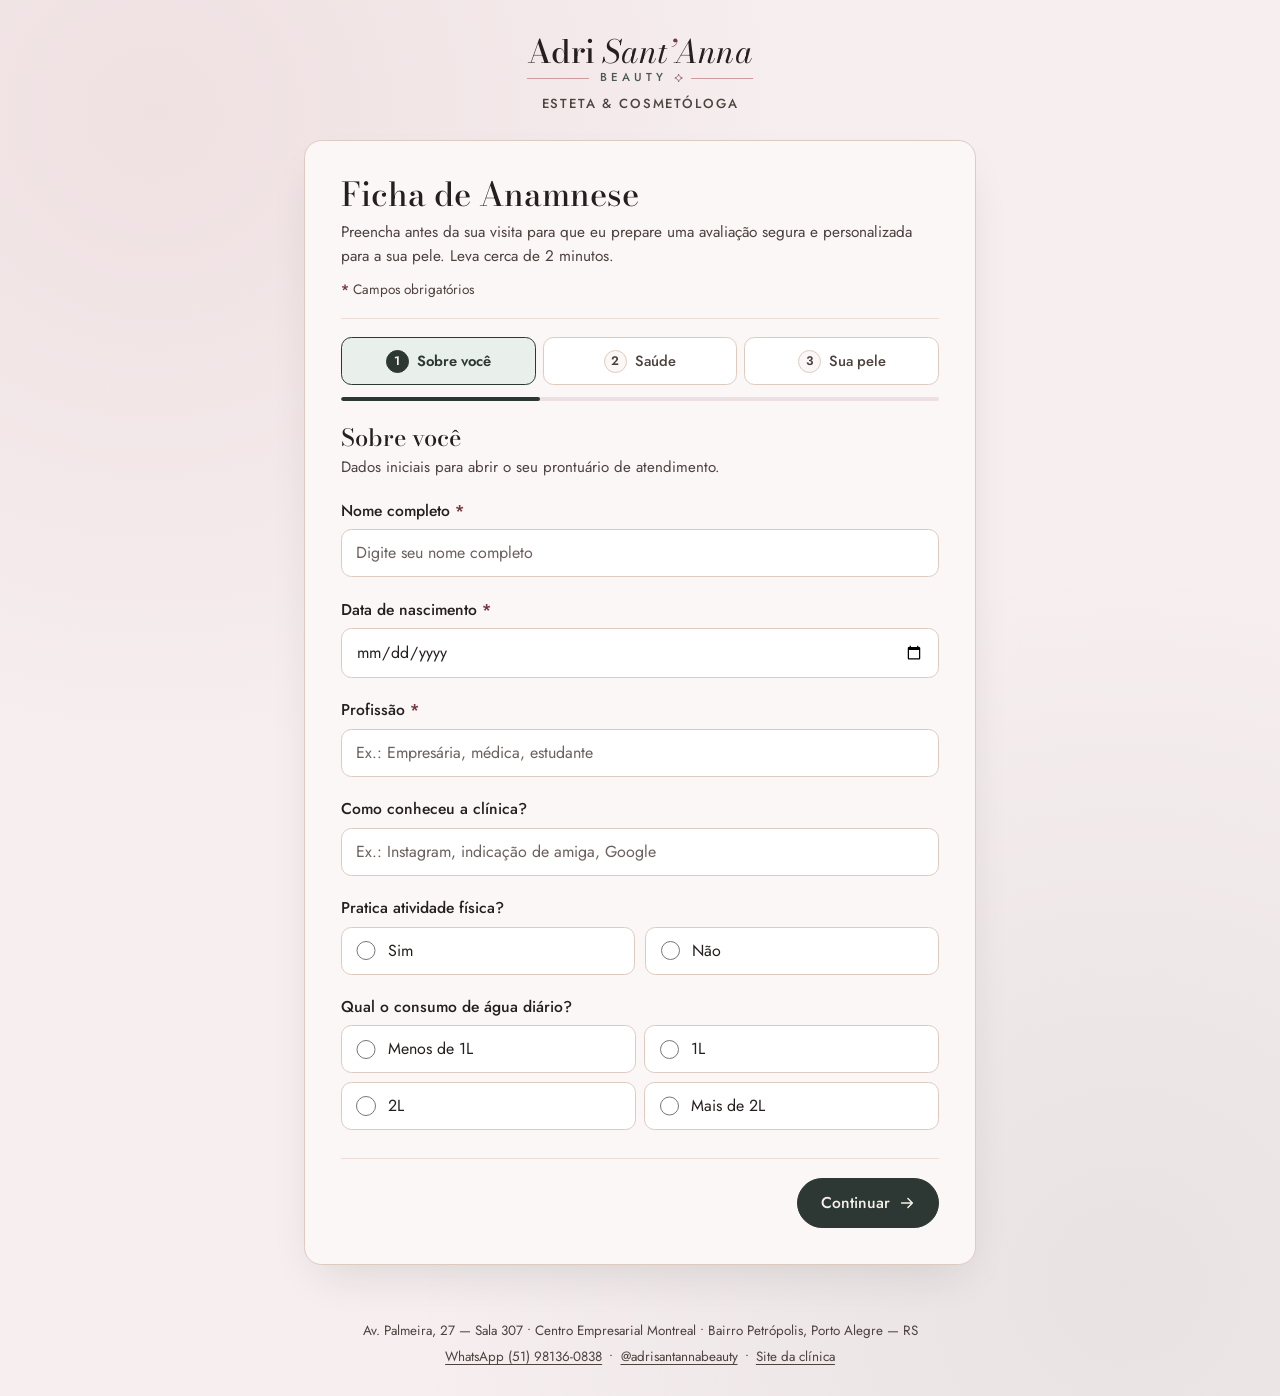
==== anamnese.html @ fdda7b29 "feat: cria ficha de anamnese personalizada em /anamnese e atalho no /materiais" ====
<!DOCTYPE html>
<html lang="pt-BR">
<head>
  <meta charset="UTF-8">
  <meta name="viewport" content="width=device-width, initial-scale=1.0">
  <title>Ficha de Anamnese — Adri Sant’Anna Beauty</title>
  <meta name="description" content="Preencha sua ficha de anamnese pré-atendimento antes da sua visita à clínica Adri Sant’Anna Beauty.">
  <meta name="robots" content="noindex, nofollow, noarchive">
  <meta name="theme-color" content="#F6EEEF">
  <link rel="icon" type="image/svg+xml" href="assets/favicon.svg">
  <link rel="preconnect" href="https://fonts.googleapis.com">
  <link rel="preconnect" href="https://fonts.gstatic.com" crossorigin>
  <link href="https://fonts.googleapis.com/css2?family=Bodoni+Moda:ital,opsz,wght@0,14,400;0,14,500;0,14,600;1,14,400;1,14,500&amp;family=Jost:wght@400;500;600&amp;display=swap" rel="stylesheet">
  <link rel="stylesheet" href="anamnese.css">
</head>
<body>
  <a class="skip-link" href="#mainContent">Ir para o formulário</a>

  <header class="anamnese-header">
    <div class="anamnese-header-inner">
      <a href="index.html" class="brand-wordmark" aria-label="Adri Sant'Anna Beauty — Ir para o site da clínica">
        <span class="wordmark-main">
          <span class="wordmark-first">Adri</span>
          <span class="wordmark-last">Sant<span class="wordmark-apostrophe" aria-hidden="true">’</span>Anna</span>
        </span>
        <span class="wordmark-sub">
          <span class="wordmark-rule" aria-hidden="true"></span>
          <span class="wordmark-beauty">Beauty</span>
          <span class="wordmark-ornament" aria-hidden="true">
            <svg viewBox="0 0 16 16" width="12" height="12" fill="none" stroke="currentColor" stroke-width="1.2">
              <path d="M8 1.5C9.2 5.2 10.8 6.8 14.5 8C10.8 9.2 9.2 10.8 8 14.5C6.8 10.8 5.2 9.2 1.5 8C5.2 6.8 6.8 5.2 8 1.5Z"/>
            </svg>
          </span>
          <span class="wordmark-rule" aria-hidden="true"></span>
        </span>
      </a>
      <p class="header-role">Esteta &amp; Cosmetóloga</p>
    </div>
  </header>

  <main id="mainContent" class="anamnese-main">
    <article class="anamnese-card" id="anamneseCard">
      <div class="anamnese-intro" id="anamneseIntro">
        <h1 class="anamnese-title">Ficha de Anamnese</h1>
        <p class="anamnese-lead">Preencha antes da sua visita para que eu prepare uma avaliação segura e personalizada para a sua pele. Leva cerca de 2 minutos.</p>
        <p class="required-legend"><span class="required-mark" aria-hidden="true">*</span> Campos obrigatórios</p>
      </div>

      <nav class="step-nav" id="stepNav" aria-label="Etapas da ficha">
        <ol class="step-list">
          <li class="step-item" data-step-indicator="1">
            <button type="button" class="step-trigger" data-go-step="1" aria-current="step">
              <span class="step-marker" aria-hidden="true">
                <span class="step-num">1</span>
                <svg class="step-check" viewBox="0 0 16 16" width="14" height="14" fill="none" stroke="currentColor" stroke-width="2">
                  <path d="M3.5 8.5L6.5 11.5L12.5 4.5" stroke-linecap="round" stroke-linejoin="round"/>
                </svg>
              </span>
              <span class="step-label">Sobre você</span>
            </button>
          </li>
          <li class="step-item" data-step-indicator="2">
            <button type="button" class="step-trigger" data-go-step="2">
              <span class="step-marker" aria-hidden="true">
                <span class="step-num">2</span>
                <svg class="step-check" viewBox="0 0 16 16" width="14" height="14" fill="none" stroke="currentColor" stroke-width="2">
                  <path d="M3.5 8.5L6.5 11.5L12.5 4.5" stroke-linecap="round" stroke-linejoin="round"/>
                </svg>
              </span>
              <span class="step-label">Saúde</span>
            </button>
          </li>
          <li class="step-item" data-step-indicator="3">
            <button type="button" class="step-trigger" data-go-step="3">
              <span class="step-marker" aria-hidden="true">
                <span class="step-num">3</span>
                <svg class="step-check" viewBox="0 0 16 16" width="14" height="14" fill="none" stroke="currentColor" stroke-width="2">
                  <path d="M3.5 8.5L6.5 11.5L12.5 4.5" stroke-linecap="round" stroke-linejoin="round"/>
                </svg>
              </span>
              <span class="step-label">Sua pele</span>
            </button>
          </li>
        </ol>
        <div class="step-progress-bar" aria-hidden="true">
          <div class="step-progress-fill" id="stepProgressFill"></div>
        </div>
      </nav>

      <div id="stepErrorBanner" class="form-banner form-banner--error" role="alert" hidden>
        <svg viewBox="0 0 20 20" width="18" height="18" fill="none" stroke="currentColor" stroke-width="1.7" role="img" aria-label="Erro">
          <circle cx="10" cy="10" r="8"/>
          <path d="M10 6.5V10.5" stroke-linecap="round"/>
          <circle cx="10" cy="13.5" r="0.8" fill="currentColor" stroke="none"/>
        </svg>
        <span id="stepErrorBannerText">Confira os campos destacados antes de continuar.</span>
      </div>

      <form id="anamneseForm" class="anamnese-form" novalidate>
        <!-- Proteção anti-spam silenciosa -->
        <div class="visually-hidden" aria-hidden="true">
          <label for="clinicTrap">Deixe este campo vazio</label>
          <input type="text" id="clinicTrap" name="_honeypot" tabindex="-1" autocomplete="off">
        </div>

        <!-- ETAPA 1: SOBRE VOCÊ (6 campos) -->
        <section class="form-step" id="stepPanel1" data-step="1" aria-labelledby="stepTitle1">
          <div class="step-header">
            <h2 class="step-heading" id="stepTitle1" tabindex="-1">Sobre você</h2>
            <p class="step-subtitle">Dados iniciais para abrir o seu prontuário de atendimento.</p>
          </div>

          <div class="fields-stack">
            <div class="field-group">
              <label class="field-label" for="fieldNome">
                Nome completo <span class="required-mark" aria-hidden="true">*</span>
              </label>
              <input
                type="text"
                id="fieldNome"
                name="entry.1138892080"
                autocomplete="name"
                enterkeyhint="next"
                required
                placeholder="Digite seu nome completo"
                aria-invalid="false"
                aria-describedby="errorNome"
                data-error="errorNome"
              >
              <div id="errorNome" class="field-error" hidden>
                <svg viewBox="0 0 20 20" width="16" height="16" fill="none" stroke="currentColor" stroke-width="1.7" role="img" aria-label="Erro">
                  <circle cx="10" cy="10" r="8"/>
                  <path d="M10 6.5V10.5" stroke-linecap="round"/>
                  <circle cx="10" cy="13.5" r="0.8" fill="currentColor" stroke="none"/>
                </svg>
                <span>Informe seu nome completo.</span>
              </div>
            </div>

            <div class="field-group">
              <label class="field-label" for="fieldNascimento">
                Data de nascimento <span class="required-mark" aria-hidden="true">*</span>
              </label>
              <input
                type="date"
                id="fieldNascimento"
                name="entry.496325146"
                autocomplete="bday"
                min="1910-01-01"
                required
                aria-invalid="false"
                aria-describedby="errorNascimento"
                data-error="errorNascimento"
              >
              <div id="errorNascimento" class="field-error" hidden>
                <svg viewBox="0 0 20 20" width="16" height="16" fill="none" stroke="currentColor" stroke-width="1.7" role="img" aria-label="Erro">
                  <circle cx="10" cy="10" r="8"/>
                  <path d="M10 6.5V10.5" stroke-linecap="round"/>
                  <circle cx="10" cy="13.5" r="0.8" fill="currentColor" stroke="none"/>
                </svg>
                <span>Informe uma data de nascimento válida.</span>
              </div>
            </div>

            <div class="field-group">
              <label class="field-label" for="fieldProfissao">
                Profissão <span class="required-mark" aria-hidden="true">*</span>
              </label>
              <input
                type="text"
                id="fieldProfissao"
                name="entry.41963559"
                autocomplete="organization-title"
                enterkeyhint="next"
                required
                placeholder="Ex.: Empresária, médica, estudante"
                aria-invalid="false"
                aria-describedby="errorProfissao"
                data-error="errorProfissao"
              >
              <div id="errorProfissao" class="field-error" hidden>
                <svg viewBox="0 0 20 20" width="16" height="16" fill="none" stroke="currentColor" stroke-width="1.7" role="img" aria-label="Erro">
                  <circle cx="10" cy="10" r="8"/>
                  <path d="M10 6.5V10.5" stroke-linecap="round"/>
                  <circle cx="10" cy="13.5" r="0.8" fill="currentColor" stroke="none"/>
                </svg>
                <span>Informe sua profissão.</span>
              </div>
            </div>

            <div class="field-group">
              <label class="field-label" for="fieldOrigem">Como conheceu a clínica?</label>
              <input
                type="text"
                id="fieldOrigem"
                name="entry.1013710270"
                enterkeyhint="next"
                placeholder="Ex.: Instagram, indicação de amiga, Google"
              >
            </div>

            <fieldset class="radio-fieldset" id="fieldsetAtividade">
              <legend class="field-legend">Pratica atividade física?</legend>
              <div class="radio-list radio-list--inline">
                <label class="radio-option">
                  <input type="radio" name="entry.1758095674" value="Sim">
                  <span>Sim</span>
                </label>
                <label class="radio-option">
                  <input type="radio" name="entry.1758095674" value="Não">
                  <span>Não</span>
                </label>
              </div>
            </fieldset>

            <fieldset class="radio-fieldset" id="fieldsetAgua">
              <legend class="field-legend">Qual o consumo de água diário?</legend>
              <div class="radio-list radio-list--grid-2">
                <label class="radio-option">
                  <input type="radio" name="entry.796711182" value="menos de 1L">
                  <span>Menos de 1L</span>
                </label>
                <label class="radio-option">
                  <input type="radio" name="entry.796711182" value="1L">
                  <span>1L</span>
                </label>
                <label class="radio-option">
                  <input type="radio" name="entry.796711182" value="2L">
                  <span>2L</span>
                </label>
                <label class="radio-option">
                  <input type="radio" name="entry.796711182" value="mais de 2L">
                  <span>Mais de 2L</span>
                </label>
              </div>
            </fieldset>
          </div>

          <div class="step-actions step-actions--end">
            <button type="button" class="btn btn-primary btn-step-next" data-next-step="2">
              <span>Continuar</span>
              <svg viewBox="0 0 20 20" width="18" height="18" fill="none" stroke="currentColor" stroke-width="1.6" aria-hidden="true">
                <path d="M4 10H16M16 10L11 5M16 10L11 15" stroke-linecap="round" stroke-linejoin="round"/>
              </svg>
            </button>
          </div>
        </section>

        <!-- ETAPA 2: SAÚDE (4 campos) -->
        <section class="form-step" id="stepPanel2" data-step="2" aria-labelledby="stepTitle2" hidden>
          <div class="step-header">
            <h2 class="step-heading" id="stepTitle2" tabindex="-1">Saúde</h2>
            <p class="step-subtitle">Informações clínicas importantes para escolhermos ativos e procedimentos com segurança.</p>
          </div>

          <div class="fields-stack">
            <div class="field-group">
              <label class="field-label" for="fieldVitaminas">
                Você realizou uso de vitaminas nos últimos 6 meses? Qual? <span class="required-mark" aria-hidden="true">*</span>
              </label>
              <textarea
                id="fieldVitaminas"
                name="entry.576078053"
                rows="2"
                enterkeyhint="next"
                required
                placeholder="Ex.: Vitamina D e B12, ou 'Não fiz uso'"
                aria-invalid="false"
                aria-describedby="errorVitaminas"
                data-error="errorVitaminas"
              ></textarea>
              <div id="errorVitaminas" class="field-error" hidden>
                <svg viewBox="0 0 20 20" width="16" height="16" fill="none" stroke="currentColor" stroke-width="1.7" role="img" aria-label="Erro">
                  <circle cx="10" cy="10" r="8"/>
                  <path d="M10 6.5V10.5" stroke-linecap="round"/>
                  <circle cx="10" cy="13.5" r="0.8" fill="currentColor" stroke="none"/>
                </svg>
                <span>Informe se usou vitaminas nos últimos 6 meses (ou escreva “Não fiz uso”).</span>
              </div>
            </div>

            <div class="field-group">
              <label class="field-label" for="fieldCiclo">
                Quando foi a sua última menstruação? Usa algum método contraceptivo, qual? <span class="required-mark" aria-hidden="true">*</span>
              </label>
              <textarea
                id="fieldCiclo"
                name="entry.1259400949"
                rows="2"
                enterkeyhint="next"
                required
                placeholder="Ex.: Há 2 semanas, uso DIU (ou 'Não se aplica')"
                aria-invalid="false"
                aria-describedby="errorCiclo"
                data-error="errorCiclo"
              ></textarea>
              <div id="errorCiclo" class="field-error" hidden>
                <svg viewBox="0 0 20 20" width="16" height="16" fill="none" stroke="currentColor" stroke-width="1.7" role="img" aria-label="Erro">
                  <circle cx="10" cy="10" r="8"/>
                  <path d="M10 6.5V10.5" stroke-linecap="round"/>
                  <circle cx="10" cy="13.5" r="0.8" fill="currentColor" stroke="none"/>
                </svg>
                <span>Preencha esta informação (ou escreva “Não se aplica”).</span>
              </div>
            </div>

            <fieldset class="radio-fieldset" id="fieldsetSaude" data-required-radio="entry.337312505" data-error="errorSaude" aria-describedby="errorSaude">
              <legend class="field-legend">
                Possui algum problema de saúde ou cirurgia recente? <span class="required-mark" aria-hidden="true">*</span>
              </legend>
              <div class="radio-list radio-list--inline">
                <label class="radio-option">
                  <input type="radio" name="entry.337312505" value="Sim" required>
                  <span>Sim</span>
                </label>
                <label class="radio-option">
                  <input type="radio" name="entry.337312505" value="Não" required>
                  <span>Não</span>
                </label>
              </div>
              <div id="errorSaude" class="field-error" hidden>
                <svg viewBox="0 0 20 20" width="16" height="16" fill="none" stroke="currentColor" stroke-width="1.7" role="img" aria-label="Erro">
                  <circle cx="10" cy="10" r="8"/>
                  <path d="M10 6.5V10.5" stroke-linecap="round"/>
                  <circle cx="10" cy="13.5" r="0.8" fill="currentColor" stroke="none"/>
                </svg>
                <span>Selecione Sim ou Não.</span>
              </div>
            </fieldset>

            <div class="field-group">
              <label class="field-label" for="fieldMedicacao">Toma alguma medicação? Qual?</label>
              <textarea
                id="fieldMedicacao"
                name="entry.340399920"
                rows="2"
                enterkeyhint="done"
                placeholder="Informe o nome se fizer uso contínuo, ou deixe em branco"
              ></textarea>
            </div>
          </div>

          <div class="step-actions">
            <button type="button" class="btn btn-secondary" data-prev-step="1">
              <svg viewBox="0 0 20 20" width="18" height="18" fill="none" stroke="currentColor" stroke-width="1.6" aria-hidden="true">
                <path d="M16 10H4M4 10L9 5M4 10L9 15" stroke-linecap="round" stroke-linejoin="round"/>
              </svg>
              <span>Voltar</span>
            </button>
            <button type="button" class="btn btn-primary btn-step-next" data-next-step="3">
              <span>Continuar</span>
              <svg viewBox="0 0 20 20" width="18" height="18" fill="none" stroke="currentColor" stroke-width="1.6" aria-hidden="true">
                <path d="M4 10H16M16 10L11 5M16 10L11 15" stroke-linecap="round" stroke-linejoin="round"/>
              </svg>
            </button>
          </div>
        </section>

        <!-- ETAPA 3: SUA PELE (8 campos) -->
        <section class="form-step" id="stepPanel3" data-step="3" aria-labelledby="stepTitle3" hidden>
          <div class="step-header">
            <h2 class="step-heading" id="stepTitle3" tabindex="-1">Sua pele</h2>
            <p class="step-subtitle">Conte sobre a sua rotina atual e o que gostaria de cuidar na consulta.</p>
          </div>

          <div class="fields-stack">
            <div class="field-group">
              <label class="field-label" for="fieldQueixa">
                Qual a sua principal queixa em relação à sua pele hoje? <span class="required-mark" aria-hidden="true">*</span>
              </label>
              <textarea
                id="fieldQueixa"
                name="entry.1937562438"
                rows="3"
                enterkeyhint="next"
                required
                placeholder="Ex.: Manchas, oleosidade, poros dilatados, linhas de expressão..."
                aria-invalid="false"
                aria-describedby="errorQueixa"
                data-error="errorQueixa"
              ></textarea>
              <div id="errorQueixa" class="field-error" hidden>
                <svg viewBox="0 0 20 20" width="16" height="16" fill="none" stroke="currentColor" stroke-width="1.7" role="img" aria-label="Erro">
                  <circle cx="10" cy="10" r="8"/>
                  <path d="M10 6.5V10.5" stroke-linecap="round"/>
                  <circle cx="10" cy="13.5" r="0.8" fill="currentColor" stroke="none"/>
                </svg>
                <span>Descreva sua principal queixa ou objetivo com a pele.</span>
              </div>
            </div>

            <fieldset class="radio-fieldset" id="fieldsetTipoPele" data-required-radio="entry.1722743492" data-error="errorTipoPele" aria-describedby="errorTipoPele">
              <legend class="field-legend">
                Qual seu tipo de pele? <span class="required-mark" aria-hidden="true">*</span>
              </legend>
              <div class="radio-list">
                <label class="radio-option">
                  <input type="radio" name="entry.1722743492" value="Pele seca" required>
                  <span>Pele seca</span>
                </label>
                <label class="radio-option">
                  <input type="radio" name="entry.1722743492" value="Pele oleosa" required>
                  <span>Pele oleosa</span>
                </label>
                <label class="radio-option">
                  <input type="radio" name="entry.1722743492" value="Pele acneica" required>
                  <span>Pele acneica</span>
                </label>
                <label class="radio-option">
                  <input type="radio" name="entry.1722743492" value="Pele sensível" required>
                  <span>Pele sensível</span>
                </label>
                <label class="radio-option">
                  <input type="radio" name="entry.1722743492" value="Pele mista: regiões oleosas e outras secas" required>
                  <span>Pele mista: regiões oleosas e outras secas</span>
                </label>
              </div>
              <div id="errorTipoPele" class="field-error" hidden>
                <svg viewBox="0 0 20 20" width="16" height="16" fill="none" stroke="currentColor" stroke-width="1.7" role="img" aria-label="Erro">
                  <circle cx="10" cy="10" r="8"/>
                  <path d="M10 6.5V10.5" stroke-linecap="round"/>
                  <circle cx="10" cy="13.5" r="0.8" fill="currentColor" stroke="none"/>
                </svg>
                <span>Selecione o seu tipo de pele.</span>
              </div>
            </fieldset>

            <fieldset class="radio-fieldset" id="fieldsetCondicoes" data-required-radio="entry.689548746" data-error="errorCondicoes" aria-describedby="errorCondicoes">
              <legend class="field-legend">
                Possui alguma dessas condições de pele? <span class="required-mark" aria-hidden="true">*</span>
              </legend>
              <div class="radio-list radio-list--grid-2">
                <label class="radio-option">
                  <input type="radio" name="entry.689548746" value="Rosácea" required>
                  <span>Rosácea</span>
                </label>
                <label class="radio-option">
                  <input type="radio" name="entry.689548746" value="Acne" required>
                  <span>Acne</span>
                </label>
                <label class="radio-option">
                  <input type="radio" name="entry.689548746" value="Dermatite" required>
                  <span>Dermatite</span>
                </label>
                <label class="radio-option">
                  <input type="radio" name="entry.689548746" value="Psoríase" required>
                  <span>Psoríase</span>
                </label>
                <label class="radio-option">
                  <input type="radio" name="entry.689548746" value="__nenhum__" required>
                  <span>Nenhum desses</span>
                </label>
                <label class="radio-option">
                  <input type="radio" name="entry.689548746" value="__other_option__" required>
                  <span>Outro</span>
                </label>
              </div>

              <div class="other-field-box" id="condicoesOutroBox" hidden>
                <label class="field-label" for="fieldCondicoesOutro">
                  Qual outra condição? <span class="required-mark" aria-hidden="true">*</span>
                </label>
                <input
                  type="text"
                  id="fieldCondicoesOutro"
                  name="entry.689548746.other_option_response"
                  enterkeyhint="next"
                  placeholder="Especifique a condição de pele"
                  aria-invalid="false"
                  aria-describedby="errorCondicoesOutro"
                  data-error="errorCondicoesOutro"
                >
                <div id="errorCondicoesOutro" class="field-error" hidden>
                  <svg viewBox="0 0 20 20" width="16" height="16" fill="none" stroke="currentColor" stroke-width="1.7" role="img" aria-label="Erro">
                    <circle cx="10" cy="10" r="8"/>
                    <path d="M10 6.5V10.5" stroke-linecap="round"/>
                    <circle cx="10" cy="13.5" r="0.8" fill="currentColor" stroke="none"/>
                  </svg>
                  <span>Especifique a condição de pele ou selecione “Nenhum desses”.</span>
                </div>
              </div>

              <div id="errorCondicoes" class="field-error" hidden>
                <svg viewBox="0 0 20 20" width="16" height="16" fill="none" stroke="currentColor" stroke-width="1.7" role="img" aria-label="Erro">
                  <circle cx="10" cy="10" r="8"/>
                  <path d="M10 6.5V10.5" stroke-linecap="round"/>
                  <circle cx="10" cy="13.5" r="0.8" fill="currentColor" stroke="none"/>
                </svg>
                <span>Selecione uma das opções ou escolha “Nenhum desses”.</span>
              </div>
            </fieldset>

            <fieldset class="radio-fieldset" id="fieldsetProtetor">
              <legend class="field-legend">Você costuma usar protetor solar?</legend>
              <div class="radio-list">
                <label class="radio-option">
                  <input type="radio" name="entry.245329159" value="Sim, todos do dias">
                  <span>Sim, todos os dias</span>
                </label>
                <label class="radio-option">
                  <input type="radio" name="entry.245329159" value="Sim, mas as vezes esqueco">
                  <span>Sim, mas às vezes esqueço</span>
                </label>
                <label class="radio-option">
                  <input type="radio" name="entry.245329159" value="Raramente uso">
                  <span>Raramente uso</span>
                </label>
                <label class="radio-option">
                  <input type="radio" name="entry.245329159" value="Uso somente quando vou à praia ou piscina">
                  <span>Uso somente quando vou à praia ou piscina</span>
                </label>
              </div>
            </fieldset>

            <div class="field-group">
              <label class="field-label" for="fieldAcidos">
                Usa algum ácido atualmente? Quais? <span class="required-mark" aria-hidden="true">*</span>
              </label>
              <textarea
                id="fieldAcidos"
                name="entry.1018512506"
                rows="2"
                enterkeyhint="next"
                required
                placeholder="Ex.: Ácido retinóico, glicólico, ou 'Não utilizo ácidos'"
                aria-invalid="false"
                aria-describedby="errorAcidos"
                data-error="errorAcidos"
              ></textarea>
              <div id="errorAcidos" class="field-error" hidden>
                <svg viewBox="0 0 20 20" width="16" height="16" fill="none" stroke="currentColor" stroke-width="1.7" role="img" aria-label="Erro">
                  <circle cx="10" cy="10" r="8"/>
                  <path d="M10 6.5V10.5" stroke-linecap="round"/>
                  <circle cx="10" cy="13.5" r="0.8" fill="currentColor" stroke="none"/>
                </svg>
                <span>Informe se utiliza algum ácido (ou escreva “Não utilizo”).</span>
              </div>
            </div>

            <fieldset class="radio-fieldset" id="fieldsetLimpezaDiaria" data-required-radio="entry.670621807" data-error="errorLimpezaDiaria" aria-describedby="errorLimpezaDiaria">
              <legend class="field-legend">
                Faz limpeza de pele todos os dias antes de dormir? <span class="required-mark" aria-hidden="true">*</span>
              </legend>
              <div class="radio-list">
                <label class="radio-option">
                  <input type="radio" name="entry.670621807" value="Sim, todos os dias" required>
                  <span>Sim, todos os dias</span>
                </label>
                <label class="radio-option">
                  <input type="radio" name="entry.670621807" value="Sim, mas as vezes esqueco" required>
                  <span>Sim, mas às vezes esqueço</span>
                </label>
                <label class="radio-option">
                  <input type="radio" name="entry.670621807" value="Nunca faço" required>
                  <span>Nunca faço</span>
                </label>
              </div>
              <div id="errorLimpezaDiaria" class="field-error" hidden>
                <svg viewBox="0 0 20 20" width="16" height="16" fill="none" stroke="currentColor" stroke-width="1.7" role="img" aria-label="Erro">
                  <circle cx="10" cy="10" r="8"/>
                  <path d="M10 6.5V10.5" stroke-linecap="round"/>
                  <circle cx="10" cy="13.5" r="0.8" fill="currentColor" stroke="none"/>
                </svg>
                <span>Selecione uma das opções de rotina noturna.</span>
              </div>
            </fieldset>

            <div class="field-group">
              <label class="field-label" for="fieldProdutos">Quais produtos está usando atualmente?</label>
              <textarea
                id="fieldProdutos"
                name="entry.1585407007"
                rows="3"
                enterkeyhint="done"
                placeholder="Sabonete facial, hidratante, sérum, protetor solar..."
              ></textarea>
            </div>

            <fieldset class="radio-fieldset" id="fieldsetLimpezaPro">
              <legend class="field-legend">Você realiza limpeza de pele profissional com esteticista? Quando foi a última vez?</legend>
              <div class="radio-list">
                <label class="radio-option">
                  <input type="radio" name="entry.152580699" value="Faço todos os meses">
                  <span>Faço todos os meses</span>
                </label>
                <label class="radio-option">
                  <input type="radio" name="entry.152580699" value="Fiz há 3 meses">
                  <span>Fiz há 3 meses</span>
                </label>
                <label class="radio-option">
                  <input type="radio" name="entry.152580699" value="Fiz há 6 meses">
                  <span>Fiz há 6 meses</span>
                </label>
                <label class="radio-option">
                  <input type="radio" name="entry.152580699" value="Fiz há 01 ano">
                  <span>Fiz há 1 ano</span>
                </label>
                <label class="radio-option">
                  <input type="radio" name="entry.152580699" value="Nunca fiz">
                  <span>Nunca fiz</span>
                </label>
                <label class="radio-option">
                  <input type="radio" name="entry.152580699" value="__other_option__">
                  <span>Outro</span>
                </label>
              </div>

              <div class="other-field-box" id="limpezaOutroBox" hidden>
                <label class="field-label" for="fieldLimpezaOutro">Qual frequência ou quando foi?</label>
                <input
                  type="text"
                  id="fieldLimpezaOutro"
                  name="entry.152580699.other_option_response"
                  enterkeyhint="done"
                  placeholder="Ex.: Há 2 anos ou apenas em ocasiões específicas"
                >
              </div>
            </fieldset>
          </div>

          <div id="submitErrorBanner" class="form-banner form-banner--error" role="alert" hidden>
            <svg viewBox="0 0 20 20" width="18" height="18" fill="none" stroke="currentColor" stroke-width="1.7" role="img" aria-label="Erro">
              <circle cx="10" cy="10" r="8"/>
              <path d="M10 6.5V10.5" stroke-linecap="round"/>
              <circle cx="10" cy="13.5" r="0.8" fill="currentColor" stroke="none"/>
            </svg>
            <div>
              <p>Não foi possível enviar sua ficha agora. Verifique sua conexão e tente novamente — seus dados continuam salvos nesta tela.</p>
              <p class="banner-fallback-link">Se preferir, avise a clínica pelo <a href="https://wa.me/5551981360838" target="_blank" rel="noopener noreferrer">WhatsApp (51) 98136-0838</a>.</p>
            </div>
          </div>

          <div class="step-actions">
            <button type="button" class="btn btn-secondary" data-prev-step="2">
              <svg viewBox="0 0 20 20" width="18" height="18" fill="none" stroke="currentColor" stroke-width="1.6" aria-hidden="true">
                <path d="M16 10H4M4 10L9 5M4 10L9 15" stroke-linecap="round" stroke-linejoin="round"/>
              </svg>
              <span>Voltar</span>
            </button>
            <button type="submit" class="btn btn-primary" id="submitAnamneseBtn">
              <span id="submitBtnLabel">Enviar Ficha</span>
              <svg viewBox="0 0 20 20" width="18" height="18" fill="none" stroke="currentColor" stroke-width="1.6" aria-hidden="true">
                <path d="M3.5 10.5L7.8 14.5L16.5 5.5" stroke-linecap="round" stroke-linejoin="round"/>
              </svg>
            </button>
          </div>
        </section>
      </form>

      <!-- CONFIRMAÇÃO DE ENVIO -->
      <section class="anamnese-success" id="anamneseSuccess" aria-labelledby="successTitle" hidden>
        <div class="success-emblem" aria-hidden="true">
          <svg viewBox="0 0 40 40" width="38" height="38" fill="none" stroke="currentColor" stroke-width="1.8">
            <circle cx="20" cy="20" r="18"/>
            <path d="M12.5 20.5L17.5 25.5L28 14.5" stroke-linecap="round" stroke-linejoin="round"/>
          </svg>
        </div>
        <h2 class="success-title" id="successTitle" tabindex="-1">Ficha recebida com sucesso</h2>
        <p class="success-message" id="successMessage">Obrigada por compartilhar esses cuidados antes do nosso encontro. Já recebi suas respostas para preparar o seu atendimento na Adri Sant’Anna Beauty.</p>
        <div class="success-details">
          <p><strong>Adri Sant’Anna Beauty</strong> • Centro Empresarial Montreal</p>
          <p>Av. Palmeira, 27 — Sala 307 • Bairro Petrópolis, Porto Alegre — RS</p>
        </div>
        <div class="success-actions">
          <a class="btn btn-primary" href="https://wa.me/5551981360838?text=Ol%C3%A1%2C%20Adri!%20Acabei%20de%20preencher%20a%20minha%20Ficha%20de%20Anamnese." target="_blank" rel="noopener noreferrer">
            <span>Avisar no WhatsApp</span>
          </a>
          <a class="btn btn-secondary" href="index.html">
            <span>Conhecer a clínica</span>
          </a>
        </div>
      </section>
    </article>
  </main>

  <footer class="anamnese-footer">
    <div class="footer-inner">
      <p class="footer-address">Av. Palmeira, 27 — Sala 307 • Centro Empresarial Montreal • Bairro Petrópolis, Porto Alegre — RS</p>
      <div class="footer-links">
        <a href="https://wa.me/5551981360838" target="_blank" rel="noopener noreferrer">WhatsApp (51) 98136-0838</a>
        <span aria-hidden="true">•</span>
        <a href="https://instagram.com/adrisantannabeauty" target="_blank" rel="noopener noreferrer">@adrisantannabeauty</a>
        <span aria-hidden="true">•</span>
        <a href="index.html">Site da clínica</a>
      </div>
    </div>
  </footer>

  <div id="anamneseStatus" class="visually-hidden" role="status" aria-live="polite" aria-atomic="true"></div>

  <script src="anamnese.js"></script>
</body>
</html>
---- anamnese.css ----
/* ==========================================================================
   Adri Sant'Anna Beauty — Ficha de Anamnese (/anamnese)
   Identidade editorial da clínica + Boas práticas de formulários
   ========================================================================== */

:root {
  --bg-almond: #F6EEEF;
  --bg-blush-mist: #ECE0E2;
  --bg-card-warm: #FBF7F7;
  --bg-surface: #FFFFFF;

  --clinic-green: #4A5853;
  --clinic-green-deep: #2D3834;
  --clinic-green-soft: #E9EFEA;

  --antique-rose: #C88D90;
  --antique-rose-soft: rgba(200, 141, 144, 0.2);
  --antique-rose-text: #73393E;

  --champagne-line: #DECBC0;
  --champagne-soft: rgba(222, 203, 192, 0.55);

  --ink-primary: #25201E;
  --ink-secondary: #4D423E;
  --ink-placeholder: #5C504C;
  --ink-on-green: #F7F1EC;

  --error-ink: #8E242C;
  --error-bg: #FCEEEF;
  --error-border: #B53B46;

  --font-display: 'Bodoni Moda', Georgia, 'Times New Roman', serif;
  --font-body: 'Jost', -apple-system, BlinkMacSystemFont, 'Segoe UI', sans-serif;

  --radius-sm: 0.65rem;
  --radius-md: 1.1rem;
  --radius-pill: 999rem;
  --shadow-editorial: 0 1.25rem 3rem -1rem rgba(37, 32, 30, 0.14);
}

*,
*::before,
*::after {
  box-sizing: border-box;
}

html {
  scrollbar-color: var(--antique-rose) var(--bg-almond);
  scrollbar-width: thin;
}

body {
  margin: 0;
  min-height: 100dvh;
  display: flex;
  flex-direction: column;
  font-family: var(--font-body);
  font-size: 1rem;
  font-weight: 400;
  line-height: 1.55;
  color: var(--ink-primary);
  background-color: var(--bg-almond);
  background-image:
    radial-gradient(circle at 12% 8%, rgba(200, 141, 144, 0.14), transparent 38%),
    radial-gradient(circle at 88% 92%, rgba(74, 88, 83, 0.08), transparent 42%);
  caret-color: var(--clinic-green-deep);
  -webkit-font-smoothing: antialiased;
  overflow-x: clip;
}

::selection {
  background-color: var(--antique-rose-soft);
  color: var(--ink-primary);
}

:focus-visible {
  outline: 2px solid var(--clinic-green-deep);
  outline-offset: 3px;
}

[hidden] {
  display: none !important;
}

.visually-hidden {
  position: absolute !important;
  clip-path: inset(50%) !important;
  overflow: hidden !important;
  width: 1px !important;
  height: 1px !important;
  margin: -1px !important;
  padding: 0 !important;
  border: 0 !important;
  white-space: nowrap !important;
}

.skip-link {
  position: fixed;
  top: -10rem;
  left: 1rem;
  z-index: 300;
  padding: 0.75rem 1.25rem;
  background-color: var(--clinic-green-deep);
  color: var(--ink-on-green);
  border-radius: var(--radius-pill);
  font-size: 0.92rem;
  text-decoration: none;
}

.skip-link:focus {
  top: 1rem;
}

h1,
h2,
h3 {
  margin-block: 0;
  color: var(--ink-primary);
  text-wrap: balance;
}

p {
  margin-block: 0;
  text-wrap: pretty;
}

a {
  color: inherit;
  text-underline-offset: 0.24em;
  text-decoration-thickness: 1px;
}

button,
input,
textarea {
  font-family: var(--font-body);
}

/* ==========================================================================
   Cabeçalho Editorial (Wordmark travado em opsz 14)
   ========================================================================== */

.anamnese-header {
  padding: 1.5rem 1rem 0.9rem;
  text-align: center;
}

.anamnese-header-inner {
  display: inline-flex;
  flex-direction: column;
  align-items: center;
  gap: 0.4rem;
}

.brand-wordmark {
  display: inline-flex;
  flex-direction: column;
  align-items: center;
  justify-content: center;
  text-decoration: none;
  color: var(--ink-primary);
  line-height: 1;
  gap: 0.28rem;
  padding: 0.25rem 0.4rem;
}

.wordmark-main {
  display: inline-flex;
  align-items: baseline;
  gap: 0.24em;
  font-family: var(--font-display);
  font-optical-sizing: none;
  font-variation-settings: 'opsz' 14;
  font-size: 1.82rem;
  font-weight: 500;
  letter-spacing: -0.01em;
}

.wordmark-first {
  font-style: normal;
  font-weight: 500;
}

.wordmark-last {
  font-style: italic;
  font-weight: 400;
  letter-spacing: 0.005em;
}

.wordmark-apostrophe {
  color: var(--antique-rose-text);
  font-style: italic;
  margin-inline: 0.01em;
}

.wordmark-sub {
  display: inline-flex;
  align-items: center;
  justify-content: center;
  gap: 0.45rem;
  width: 100%;
}

.wordmark-rule {
  flex: 1 1 1rem;
  height: 1px;
  background-color: var(--antique-rose);
  opacity: 0.85;
}

.wordmark-beauty {
  font-family: var(--font-body);
  font-size: 0.72rem;
  font-weight: 500;
  letter-spacing: 0.34em;
  text-transform: uppercase;
  color: var(--clinic-green);
  padding-left: 0.34em;
}

.wordmark-ornament {
  display: inline-flex;
  align-items: center;
  justify-content: center;
  width: 0.58rem;
  height: 0.58rem;
  color: var(--antique-rose-text);
  flex-shrink: 0;
}

.header-role {
  font-size: 0.82rem;
  font-weight: 500;
  letter-spacing: 0.14em;
  text-transform: uppercase;
  color: var(--ink-secondary);
}

/* ==========================================================================
   Cartão Único Principal & Barra de Etapas
   ========================================================================== */

.anamnese-main {
  flex: 1 0 auto;
  width: 100%;
  padding: 0.5rem 1rem 2.5rem;
}

.anamnese-card {
  width: 100%;
  max-width: 42rem;
  margin-inline: auto;
  padding: 1.5rem 1.25rem 1.75rem;
  background-color: var(--bg-card-warm);
  border: 1px solid var(--champagne-line);
  border-radius: var(--radius-md);
  box-shadow: var(--shadow-editorial);
}

.anamnese-intro {
  padding-bottom: 1.15rem;
  border-bottom: 1px solid var(--champagne-soft);
}

.anamnese-title {
  font-family: var(--font-display);
  font-optical-sizing: none;
  font-variation-settings: 'opsz' 14;
  font-size: clamp(1.65rem, 4vw, 2.05rem);
  font-weight: 500;
  line-height: 1.15;
}

.anamnese-lead {
  margin-top: 0.5rem;
  font-size: 0.96rem;
  color: var(--ink-secondary);
}

.required-legend {
  margin-top: 0.6rem;
  font-size: 0.85rem;
  color: var(--ink-secondary);
}

.required-mark {
  color: var(--antique-rose-text);
  font-weight: 600;
}

/* Progresso em 3 etapas */

.step-nav {
  margin-top: 1.15rem;
  margin-bottom: 1.35rem;
}

.step-list {
  display: grid;
  grid-template-columns: repeat(3, minmax(0, 1fr));
  gap: 0.45rem;
  list-style: none;
  margin: 0;
  padding: 0;
}

.step-trigger {
  width: 100%;
  min-block-size: 3rem;
  padding: 0.45rem 0.4rem;
  display: flex;
  flex-direction: column;
  align-items: center;
  justify-content: center;
  gap: 0.25rem;
  border: 1px solid var(--champagne-line);
  border-radius: var(--radius-sm);
  background-color: var(--bg-surface);
  color: var(--ink-secondary);
  font-size: 0.84rem;
  font-weight: 500;
  line-height: 1.2;
  cursor: pointer;
  transition: border-color 0.18s ease, background-color 0.18s ease, color 0.18s ease;
}

.step-trigger:hover {
  border-color: var(--antique-rose);
  color: var(--ink-primary);
}

.step-marker {
  display: inline-flex;
  align-items: center;
  justify-content: center;
  width: 1.45rem;
  height: 1.45rem;
  border-radius: 999px;
  border: 1px solid var(--champagne-line);
  font-size: 0.78rem;
  font-weight: 600;
  background-color: var(--bg-card-warm);
  color: var(--ink-secondary);
}

.step-check {
  display: none;
}

.step-trigger[aria-current='step'] {
  border-color: var(--clinic-green-deep);
  background-color: var(--clinic-green-soft);
  color: var(--clinic-green-deep);
  font-weight: 600;
}

.step-trigger[aria-current='step'] .step-marker {
  border-color: var(--clinic-green-deep);
  background-color: var(--clinic-green-deep);
  color: var(--ink-on-green);
}

.step-item.is-completed .step-trigger {
  border-color: var(--clinic-green);
  color: var(--clinic-green-deep);
}

.step-item.is-completed .step-marker {
  border-color: var(--clinic-green);
  background-color: var(--clinic-green);
  color: var(--ink-on-green);
}

.step-item.is-completed .step-num {
  display: none;
}

.step-item.is-completed .step-check {
  display: block;
}

.step-progress-bar {
  margin-top: 0.7rem;
  height: 0.3rem;
  width: 100%;
  border-radius: var(--radius-pill);
  background-color: var(--bg-blush-mist);
  overflow: hidden;
}

.step-progress-fill {
  height: 100%;
  width: 33.333%;
  border-radius: var(--radius-pill);
  background-color: var(--clinic-green-deep);
  transition: width 0.25s ease;
}

/* ==========================================================================
   Campos, Rádios e Validação Pós-Interação
   ========================================================================== */

.step-header {
  margin-bottom: 1.25rem;
}

.step-heading {
  font-family: var(--font-display);
  font-optical-sizing: none;
  font-variation-settings: 'opsz' 14;
  font-size: 1.48rem;
  font-weight: 500;
  line-height: 1.2;
}

.step-heading:focus {
  outline: none;
}

.step-subtitle {
  margin-top: 0.3rem;
  font-size: 0.94rem;
  color: var(--ink-secondary);
}

.fields-stack {
  display: flex;
  flex-direction: column;
  gap: 1.35rem;
}

.field-group,
.radio-fieldset {
  display: flex;
  flex-direction: column;
  gap: 0.45rem;
  margin: 0;
  padding: 0;
  border: 0;
  min-width: 0;
}

.field-label,
.field-legend {
  display: block;
  padding: 0;
  font-size: 0.98rem;
  font-weight: 500;
  line-height: 1.4;
  color: var(--ink-primary);
}

.field-legend {
  margin-bottom: 0.45rem;
}

input[type='text'],
input[type='date'],
textarea {
  width: 100%;
  min-block-size: 3rem;
  padding: 0.72rem 0.9rem;
  border: 1px solid var(--champagne-line);
  border-radius: var(--radius-sm);
  background-color: var(--bg-surface);
  color: var(--ink-primary);
  font-size: max(1rem, 1em);
  line-height: 1.45;
  transition: border-color 0.18s ease, box-shadow 0.18s ease, background-color 0.18s ease;
}

textarea {
  resize: vertical;
  min-block-size: 4.5rem;
}

input::placeholder,
textarea::placeholder {
  color: var(--ink-placeholder);
  opacity: 0.9;
}

input:focus,
textarea:focus {
  border-color: var(--clinic-green-deep);
  box-shadow: 0 0 0 3px rgba(74, 88, 83, 0.16);
  outline: none;
}

input:is(:user-invalid, .is-invalid),
textarea:is(:user-invalid, .is-invalid) {
  border-color: var(--error-border);
  background-color: var(--error-bg);
}

input:is(:user-invalid, .is-invalid):focus,
textarea:is(:user-invalid, .is-invalid):focus {
  box-shadow: 0 0 0 3px rgba(181, 59, 70, 0.18);
}

.radio-list {
  display: flex;
  flex-direction: column;
  gap: 0.55rem;
}

.radio-list--inline {
  display: grid;
  grid-template-columns: repeat(2, minmax(0, 1fr));
  gap: 0.65rem;
}

.radio-list--grid-2 {
  display: grid;
  grid-template-columns: 1fr;
  gap: 0.55rem;
}

.radio-option {
  display: flex;
  align-items: center;
  gap: 0.75rem;
  min-block-size: 3rem;
  padding: 0.65rem 0.9rem;
  border: 1px solid var(--champagne-line);
  border-radius: var(--radius-sm);
  background-color: var(--bg-surface);
  color: var(--ink-primary);
  font-size: max(1rem, 1em);
  line-height: 1.35;
  cursor: pointer;
  transition: border-color 0.18s ease, background-color 0.18s ease;
}

.radio-option:hover {
  border-color: var(--antique-rose);
}

.radio-option:has(input:checked) {
  border-color: var(--clinic-green-deep);
  background-color: var(--clinic-green-soft);
  font-weight: 500;
}

.radio-option input[type='radio'] {
  flex: 0 0 auto;
  width: 1.2rem;
  height: 1.2rem;
  margin: 0;
  accent-color: var(--clinic-green-deep);
  cursor: pointer;
}

.radio-fieldset.is-invalid .radio-option {
  border-color: var(--error-border);
  background-color: var(--error-bg);
}

.other-field-box {
  margin-top: 0.5rem;
  padding: 0.9rem;
  border: 1px solid var(--champagne-line);
  border-radius: var(--radius-sm);
  background-color: var(--bg-surface);
  display: flex;
  flex-direction: column;
  gap: 0.45rem;
}

.field-error {
  display: flex;
  align-items: flex-start;
  gap: 0.4rem;
  font-size: 0.88rem;
  font-weight: 500;
  line-height: 1.35;
  color: var(--error-ink);
  margin-top: 0.15rem;
}

.field-error svg {
  flex: 0 0 auto;
  margin-top: 0.12rem;
}

.form-banner {
  display: flex;
  align-items: flex-start;
  gap: 0.65rem;
  padding: 0.9rem 1rem;
  margin-bottom: 1.15rem;
  border: 1px solid var(--error-border);
  border-radius: var(--radius-sm);
  background-color: var(--error-bg);
  color: var(--error-ink);
  font-size: 0.92rem;
  line-height: 1.45;
}

.form-banner svg {
  flex: 0 0 auto;
  margin-top: 0.12rem;
}

#submitErrorBanner {
  margin-top: 1.25rem;
  margin-bottom: 0;
}

.banner-fallback-link {
  margin-top: 0.4rem;
}

/* ==========================================================================
   Botões & Ações da Etapa
   ========================================================================== */

.step-actions {
  margin-top: 1.75rem;
  padding-top: 1.2rem;
  border-top: 1px solid var(--champagne-soft);
  display: flex;
  flex-direction: column-reverse;
  gap: 0.7rem;
}

.btn {
  display: inline-flex;
  align-items: center;
  justify-content: center;
  gap: 0.5rem;
  min-block-size: 3.1rem;
  padding: 0.78rem 1.4rem;
  border-radius: var(--radius-pill);
  font-size: 0.98rem;
  font-weight: 500;
  line-height: 1.2;
  text-decoration: none;
  cursor: pointer;
  transition: background-color 0.18s ease, border-color 0.18s ease, transform 0.16s ease, opacity 0.18s ease;
}

.btn:active:not(:disabled) {
  transform: translateY(1px);
}

.btn:disabled {
  opacity: 0.7;
  cursor: progress;
}

.btn-primary {
  border: 1px solid var(--clinic-green-deep);
  background-color: var(--clinic-green-deep);
  color: var(--ink-on-green);
}

.btn-primary:hover:not(:disabled) {
  background-color: var(--clinic-green);
  border-color: var(--clinic-green);
}

.btn-secondary {
  border: 1px solid var(--champagne-line);
  background-color: var(--bg-surface);
  color: var(--ink-primary);
}

.btn-secondary:hover:not(:disabled) {
  border-color: var(--clinic-green);
  background-color: var(--clinic-green-soft);
}

/* ==========================================================================
   Tela de Confirmação
   ========================================================================== */

.anamnese-success {
  padding: 1.25rem 0.25rem 0.5rem;
  text-align: center;
  display: flex;
  flex-direction: column;
  align-items: center;
  gap: 0.9rem;
}

.success-emblem {
  display: inline-flex;
  align-items: center;
  justify-content: center;
  width: 4.2rem;
  height: 4.2rem;
  border-radius: 999px;
  background-color: var(--clinic-green-soft);
  border: 1px solid var(--clinic-green);
  color: var(--clinic-green-deep);
}

.success-title {
  font-family: var(--font-display);
  font-optical-sizing: none;
  font-variation-settings: 'opsz' 14;
  font-size: 1.72rem;
  font-weight: 500;
}

.success-title:focus {
  outline: none;
}

.success-message {
  max-width: 34rem;
  color: var(--ink-secondary);
}

.success-details {
  width: 100%;
  padding: 0.9rem 1rem;
  border: 1px solid var(--champagne-line);
  border-radius: var(--radius-sm);
  background-color: var(--bg-surface);
  font-size: 0.9rem;
  color: var(--ink-secondary);
}

.success-actions {
  width: 100%;
  margin-top: 0.35rem;
  display: flex;
  flex-direction: column;
  gap: 0.65rem;
}

/* ==========================================================================
   Rodapé Institucional
   ========================================================================== */

.anamnese-footer {
  padding: 1rem 1rem 1.75rem;
  text-align: center;
  font-size: 0.84rem;
  color: var(--ink-secondary);
}

.footer-inner {
  max-width: 42rem;
  margin-inline: auto;
  display: flex;
  flex-direction: column;
  gap: 0.35rem;
}

.footer-links {
  display: flex;
  flex-wrap: wrap;
  justify-content: center;
  align-items: center;
  gap: 0.45rem;
}

/* ==========================================================================
   Responsividade & Dispositivos de Toque
   ========================================================================== */

@media (pointer: coarse) {
  input[type='text'],
  input[type='date'],
  textarea,
  .radio-option,
  .btn,
  .step-trigger {
    min-block-size: 3.25rem;
  }
}

@media (min-width: 40rem) {
  .anamnese-header {
    padding: 2rem 1.5rem 1.1rem;
  }

  .wordmark-main {
    font-size: 2rem;
  }

  .anamnese-card {
    padding: 2.15rem 2.25rem 2.25rem;
  }

  .step-trigger {
    flex-direction: row;
    gap: 0.5rem;
    padding: 0.55rem 0.75rem;
    font-size: 0.92rem;
  }

  .radio-list--grid-2 {
    grid-template-columns: repeat(2, minmax(0, 1fr));
  }

  .step-actions {
    flex-direction: row;
    justify-content: space-between;
    align-items: center;
  }

  .step-actions--end {
    justify-content: flex-end;
  }

  .success-actions {
    flex-direction: row;
    justify-content: center;
  }
}

@media (prefers-reduced-motion: reduce) {
  *,
  *::before,
  *::after {
    transition-duration: 0.01ms !important;
    scroll-behavior: auto !important;
  }
}
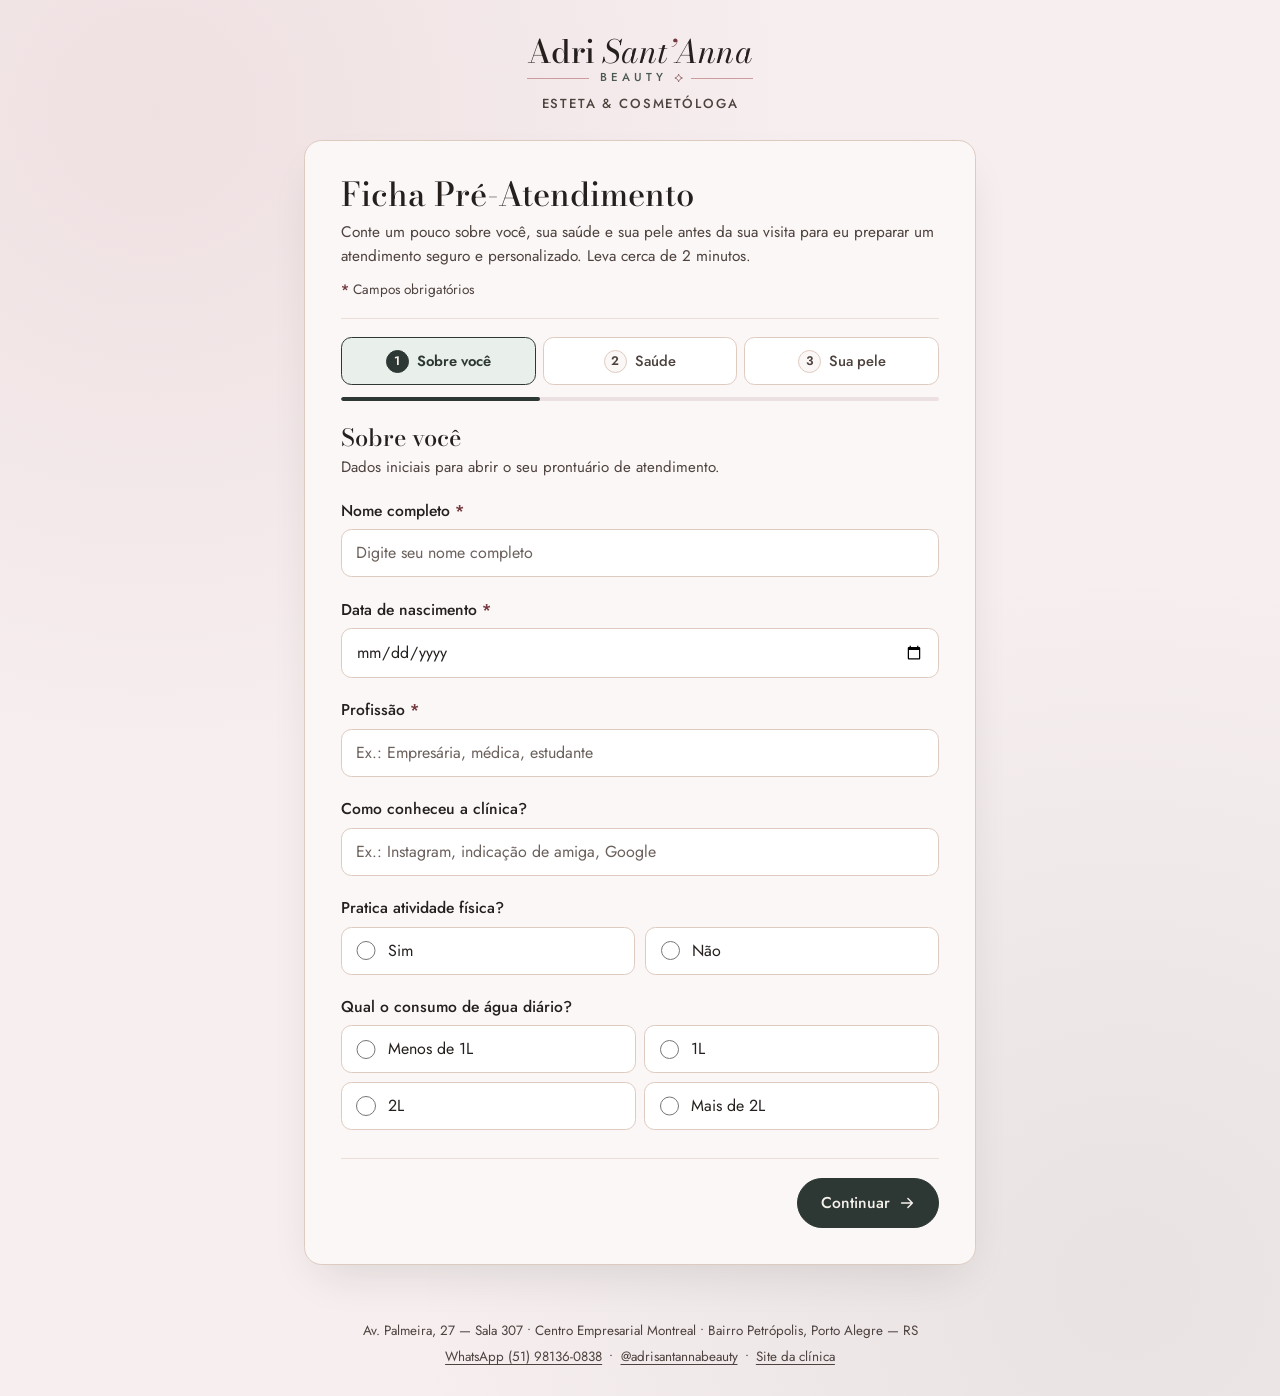
==== commit 33dc2d23: "feat: simplifica textos da ficha e permite editar mensagem de convite" ====
--- a/anamnese.html
+++ b/anamnese.html
@@ -3,8 +3,8 @@
 <head>
   <meta charset="UTF-8">
   <meta name="viewport" content="width=device-width, initial-scale=1.0">
-  <title>Ficha de Anamnese — Adri Sant’Anna Beauty</title>
-  <meta name="description" content="Preencha sua ficha de anamnese pré-atendimento antes da sua visita à clínica Adri Sant’Anna Beauty.">
+  <title>Ficha Pré-Atendimento — Adri Sant’Anna Beauty</title>
+  <meta name="description" content="Preencha esta ficha rápida antes da sua visita à clínica Adri Sant’Anna Beauty para prepararmos o seu atendimento.">
   <meta name="robots" content="noindex, nofollow, noarchive">
   <meta name="theme-color" content="#F6EEEF">
   <link rel="icon" type="image/svg+xml" href="assets/favicon.svg">
@@ -41,8 +41,8 @@
   <main id="mainContent" class="anamnese-main">
     <article class="anamnese-card" id="anamneseCard">
       <div class="anamnese-intro" id="anamneseIntro">
-        <h1 class="anamnese-title">Ficha de Anamnese</h1>
-        <p class="anamnese-lead">Preencha antes da sua visita para que eu prepare uma avaliação segura e personalizada para a sua pele. Leva cerca de 2 minutos.</p>
+        <h1 class="anamnese-title">Ficha Pré-Atendimento</h1>
+        <p class="anamnese-lead">Conte um pouco sobre você, sua saúde e sua pele antes da sua visita para eu preparar um atendimento seguro e personalizado. Leva cerca de 2 minutos.</p>
         <p class="required-legend"><span class="required-mark" aria-hidden="true">*</span> Campos obrigatórios</p>
       </div>
 
@@ -662,7 +662,7 @@
           <p>Av. Palmeira, 27 — Sala 307 • Bairro Petrópolis, Porto Alegre — RS</p>
         </div>
         <div class="success-actions">
-          <a class="btn btn-primary" href="https://wa.me/5551981360838?text=Ol%C3%A1%2C%20Adri!%20Acabei%20de%20preencher%20a%20minha%20Ficha%20de%20Anamnese." target="_blank" rel="noopener noreferrer">
+          <a class="btn btn-primary" href="https://wa.me/5551981360838?text=Ol%C3%A1%2C%20Adri!%20Acabei%20de%20preencher%20a%20minha%20ficha%20pr%C3%A9-atendimento." target="_blank" rel="noopener noreferrer">
             <span>Avisar no WhatsApp</span>
           </a>
           <a class="btn btn-secondary" href="index.html">
